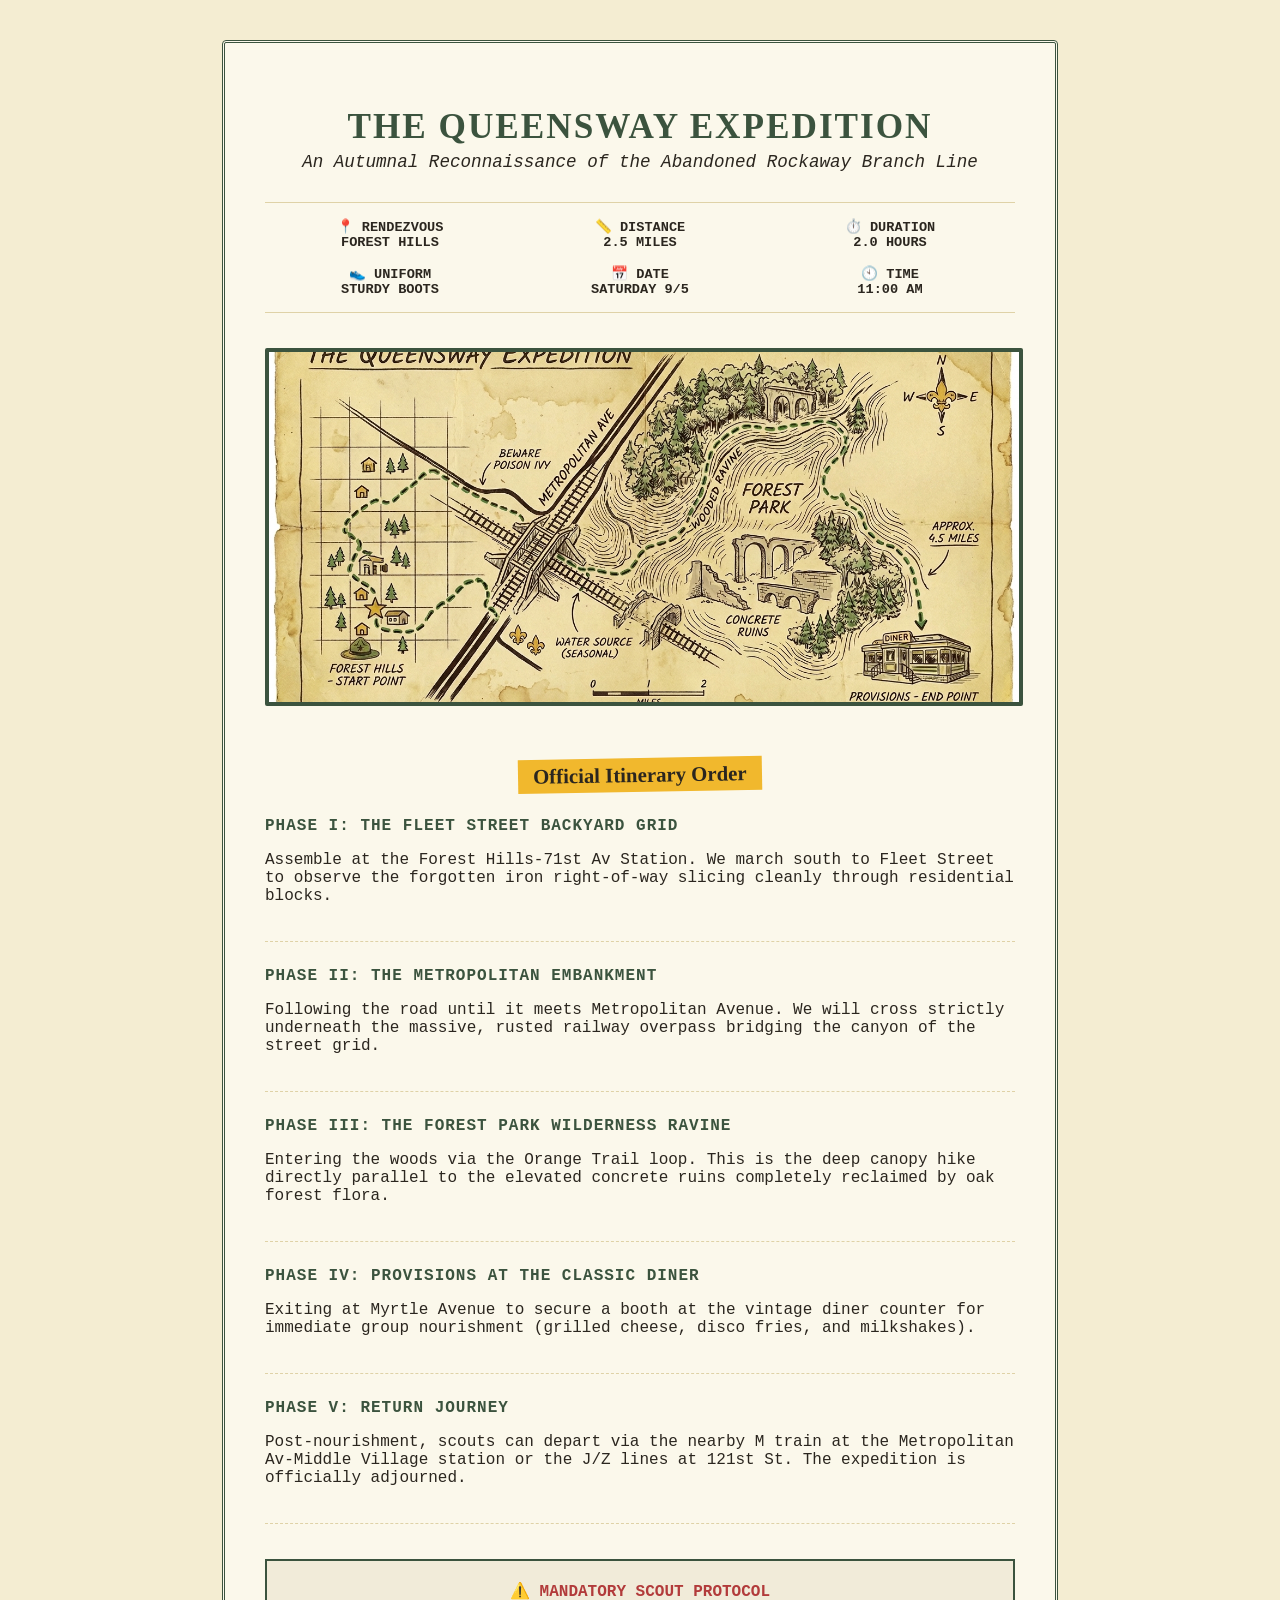
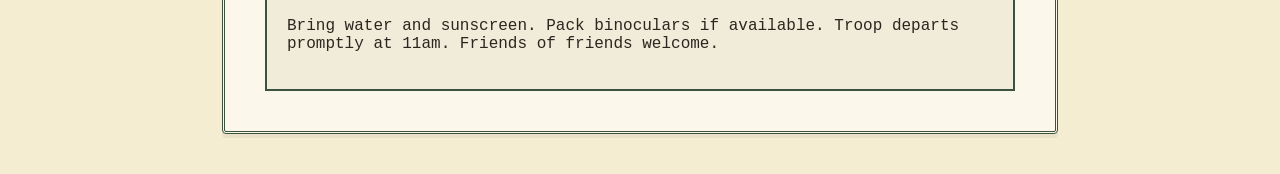
==== adventures/queensway/index.html @ 1da2a0c2 "Add Queensway adventure page" ====
<!DOCTYPE html><html lang="en" style=""><head>
    <meta charset="UTF-8">
    <meta name="viewport" content="width=device-width, initial-scale=1.0">
    <title>The QueensWay Khaki Scout Expedition</title>
    <style>
        :root {
            --bg-sand: #f4edd2;
            --scout-green: #3b533e;
            --saffron: #f1b82d;
            --khaki: #dfd2a7;
            --dark-ink: #2b261f;
        }
        body {
            font-family: "Courier New", Courier, Georgia, serif;
            background-color: var(--bg-sand);
            color: var(--dark-ink);
            margin: 0;
            padding: 40px 20px;
            display: flex;
            justify-content: center;
        }
        .dispatch-box {
            max-width: 750px;
            width: 100%;
            background: #fbf8eb;
            padding: 40px;
            border: 3px double var(--scout-green);
            border-radius: 4px;
            box-shadow: 0 4px 0px rgba(0,0,0,0.05);
            text-align: center;
        }
        h1 {
            font-family: Georgia, serif;
            font-size: 2.2em;
            text-transform: uppercase;
            letter-spacing: 2px;
            color: var(--scout-green);
            margin-bottom: 5px;
        }
        .subtitle {
            font-style: italic;
            font-size: 1.1em;
            margin-bottom: 30px;
            color: var(--dark-ink);
        }
        .badge-grid {
            display: grid;
            grid-template-columns: repeat(4, 1fr);
            border-top: 1px solid var(--khaki);
            border-bottom: 1px solid var(--khaki);
            padding: 15px 0;
            margin-bottom: 35px;
        }
        .badge {
            font-size: 0.85em;
            font-weight: bold;
            text-transform: uppercase;
        }
        .map-container {
            width: 100%;
            height: 350px;
            border: 4px solid var(--scout-green);
            background-color: var(--khaki);
            margin-bottom: 35px;
            border-radius: 2px;
        }
        h2 {
            font-family: Georgia, serif;
            background-color: var(--saffron);
            color: var(--dark-ink);
            padding: 5px 15px;
            display: inline-block;
            transform: rotate(-1deg);
            font-size: 1.3em;
            margin-bottom: 25px;
        }
        .itinerary {
            text-align: left;
            margin-bottom: 35px;
        }
        .stage {
            margin-bottom: 25px;
            padding-bottom: 20px;
            border-bottom: 1px dashed var(--khaki);
        }
        .stage-title {
            font-weight: bold;
            text-transform: uppercase;
            color: var(--scout-green);
            letter-spacing: 1px;
        }
        .protocol-box {
            background-color: #f1ebd9;
            border: 2px solid var(--scout-green);
            padding: 20px;
            text-align: left;
            margin-top: 30px;
        }
        .protocol-title {
            font-weight: bold;
            text-align: center;
            text-transform: uppercase;
            margin-bottom: 10px;
            color: #b23b3b;
        }
    </style>
</head>
<body>
<div class="dispatch-box">
    <h1 class="">The QueensWay Expedition</h1>
    <div class="subtitle">An Autumnal Reconnaissance of the Abandoned Rockaway Branch Line</div>
    <div class="badge-grid" style="grid-template-columns: repeat(3, 1fr); gap: 15px 0px;">
        <div class="badge">📍 Rendezvous<br>Forest Hills</div>
        <div class="badge">📏 Distance<br>2.5 Miles</div>
        <div class="badge">⏱️ Duration<br>2.0 Hours</div>
        <div class="badge">👟 Uniform<br>Sturdy Boots</div>
    <div class="badge">📅 DATE<br>SATURDAY 9/5</div><div class="badge">🕙 TIME<br>11:00 AM</div></div>
    <!-- Embedded Google Map centered on Forest Park Route -->
    <div class="map-container"><img src="queensway-map.png" alt="The QueensWay Expedition Field Map" style="width: 100%; height: 100%; object-fit: cover; display: block;" class=""></div>
    <h2 class="">Official Itinerary Order</h2>
    
    <div class="itinerary">
        <div class="stage">
            <div class="stage-title">Phase I: The Fleet Street Backyard Grid</div>
            <p class="">Assemble at the Forest Hills-71st Av Station. We march south to Fleet Street to observe the forgotten iron right-of-way slicing cleanly through residential blocks.</p>
        </div>
        <div class="stage">
            <div class="stage-title">Phase II: The Metropolitan Embankment</div>
            <p class="">Following the road until it meets Metropolitan Avenue. We will cross strictly underneath the massive, rusted railway overpass bridging the canyon of the street grid.</p>
        </div>
        <div class="stage">
            <div class="stage-title">Phase III: The Forest Park Wilderness Ravine</div>
            <p class="">Entering the woods via the Orange Trail loop. This is the deep canopy hike directly parallel to the elevated concrete ruins completely reclaimed by oak forest flora.</p>
        </div>
        <div class="stage">
            <div class="stage-title">Phase IV: Provisions at The Classic Diner</div>
            <p class="">Exiting at Myrtle Avenue to secure a booth at the vintage diner counter for immediate group nourishment (grilled cheese, disco fries, and milkshakes).</p>
        </div>
    <div class="stage">
    <div class="stage-title">Phase V: Return Journey</div>
    <p class="">Post-nourishment, scouts can depart via the nearby M train at the Metropolitan Av-Middle Village station or the J/Z lines at 121st St. The expedition is officially adjourned.</p>
</div></div>
    <div class="protocol-box">
        <div class="protocol-title">⚠️ Mandatory Scout Protocol</div>
        <p class="">Bring water and sunscreen. Pack binoculars if available. Troop departs promptly at 11am. Friends of friends welcome.</p>
    </div>
</div>










</body></html>
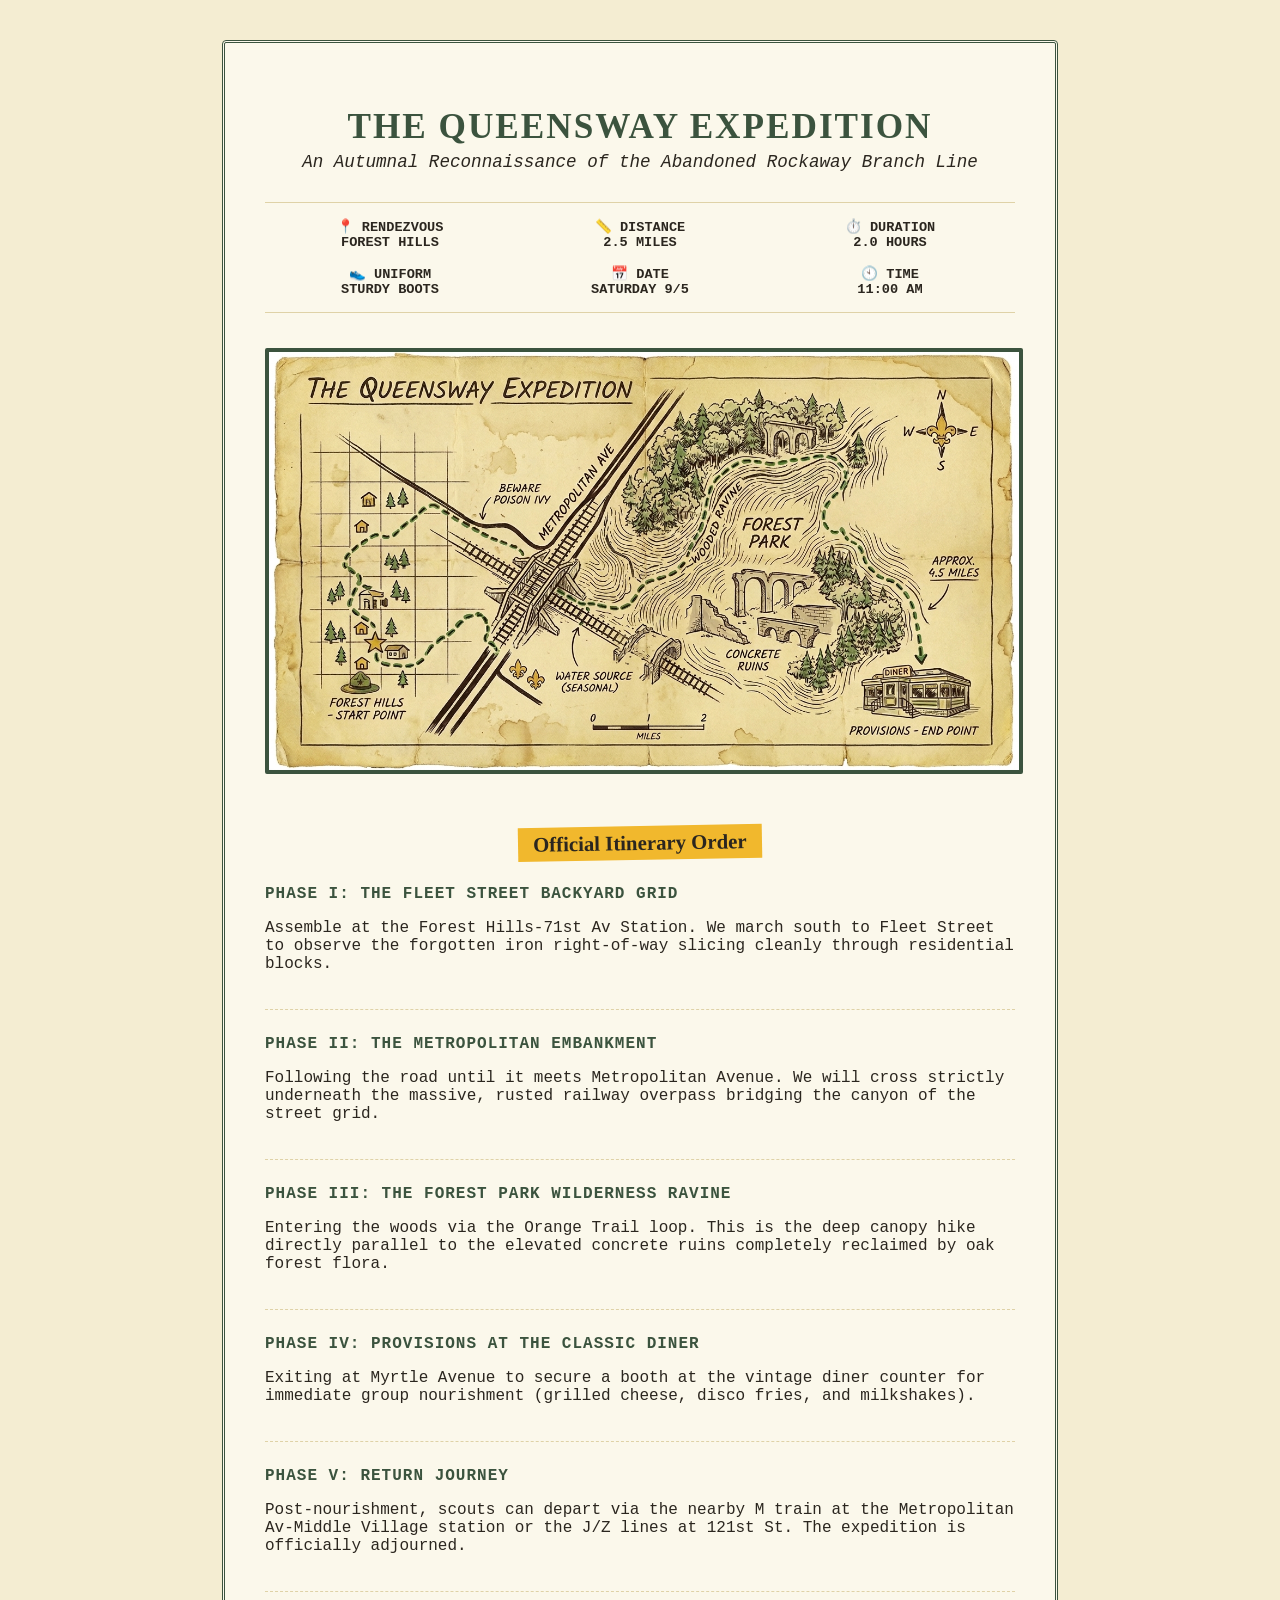
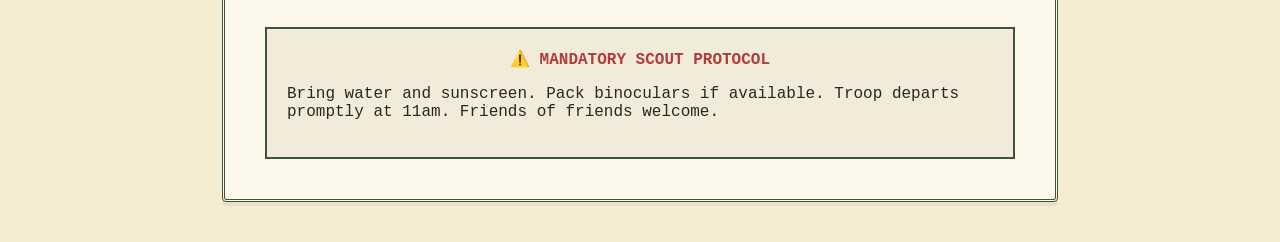
==== commit 1eff22be: "Fix cropped map image on Queensway page" ====
--- a/adventures/queensway/index.html
+++ b/adventures/queensway/index.html
@@ -58,11 +58,11 @@
         }
         .map-container {
             width: 100%;
-            height: 350px;
             border: 4px solid var(--scout-green);
             background-color: var(--khaki);
             margin-bottom: 35px;
             border-radius: 2px;
+            line-height: 0;
         }
         h2 {
             font-family: Georgia, serif;
@@ -116,7 +116,7 @@
         <div class="badge">👟 Uniform<br>Sturdy Boots</div>
     <div class="badge">📅 DATE<br>SATURDAY 9/5</div><div class="badge">🕙 TIME<br>11:00 AM</div></div>
     <!-- Embedded Google Map centered on Forest Park Route -->
-    <div class="map-container"><img src="queensway-map.png" alt="The QueensWay Expedition Field Map" style="width: 100%; height: 100%; object-fit: cover; display: block;" class=""></div>
+    <div class="map-container"><img src="queensway-map.png" alt="The QueensWay Expedition Field Map" style="width: 100%; height: auto; display: block;" class=""></div>
     <h2 class="">Official Itinerary Order</h2>
     
     <div class="itinerary">
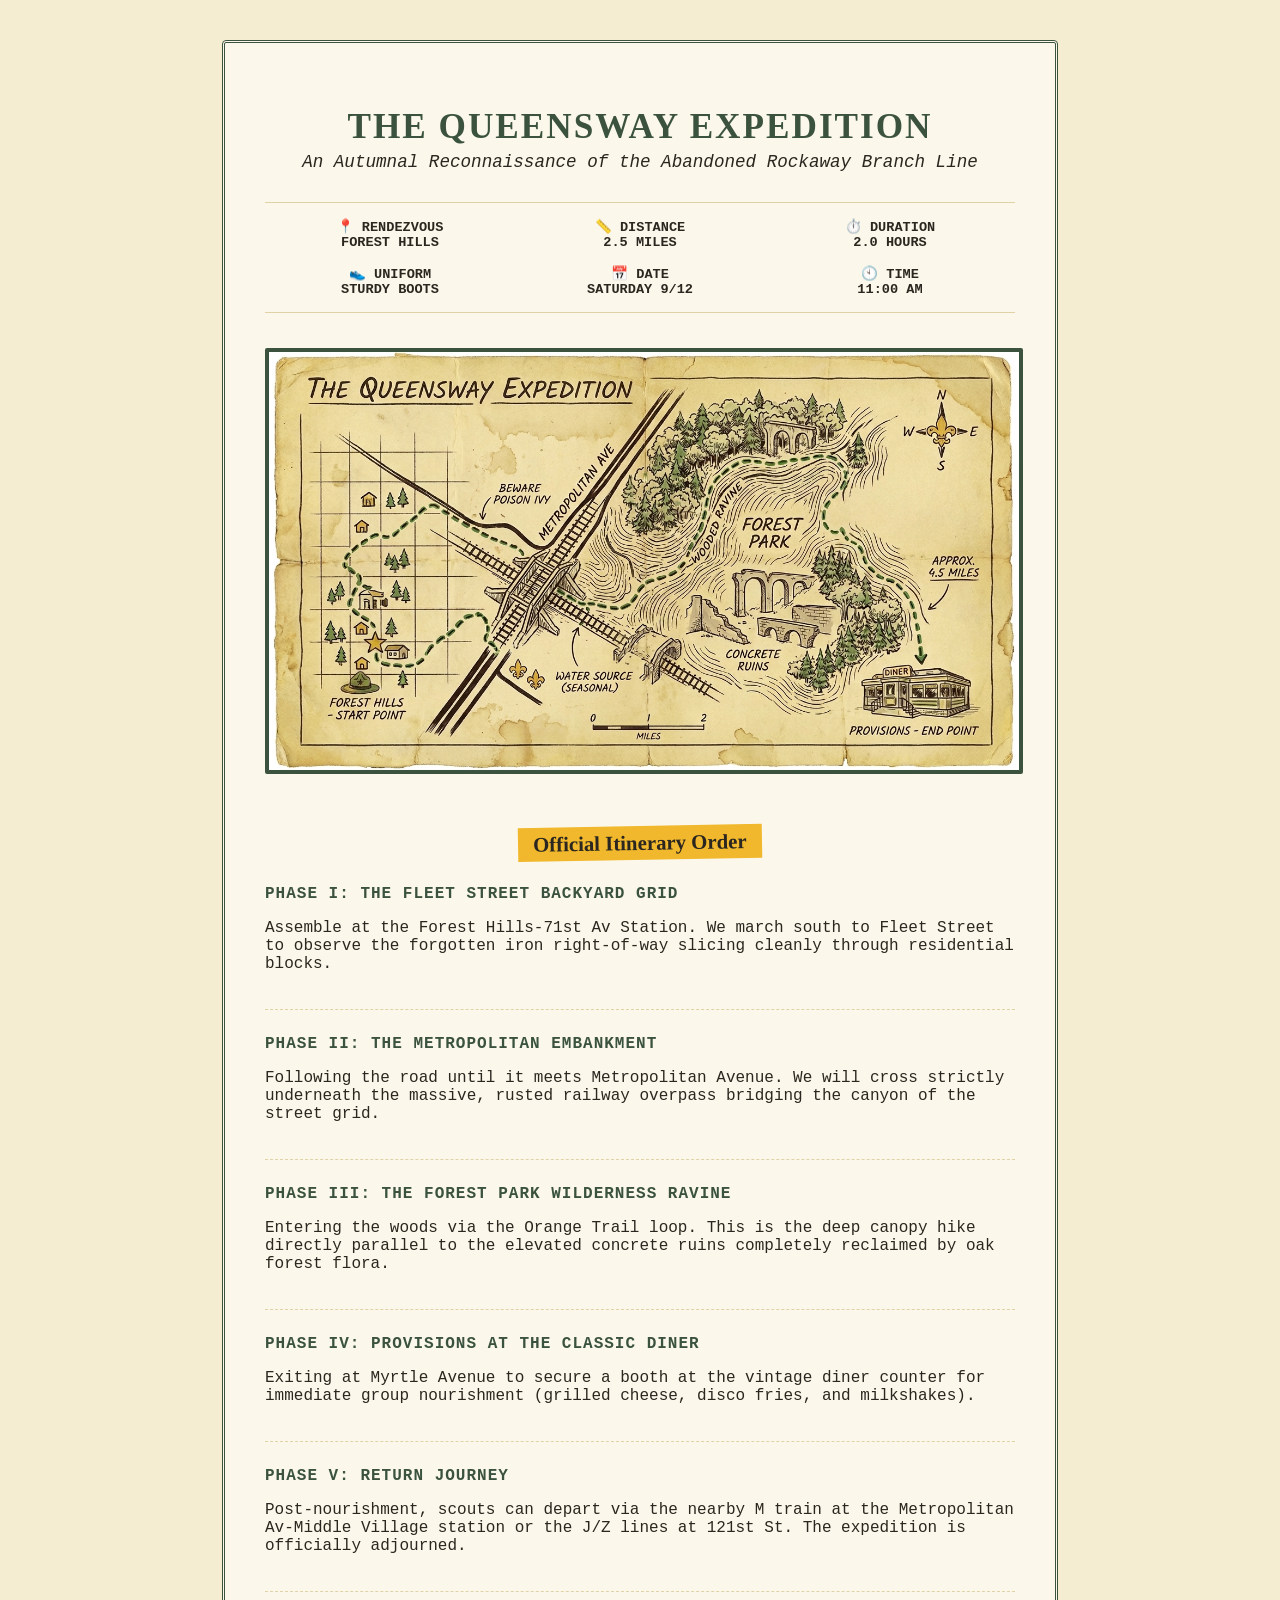
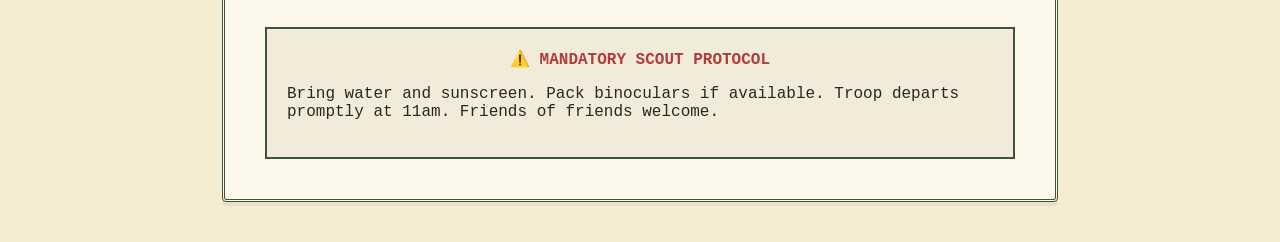
==== commit d0f03b56: "Reschedule Queensway trip to 9/12" ====
--- a/adventures/queensway/index.html
+++ b/adventures/queensway/index.html
@@ -114,7 +114,7 @@
         <div class="badge">📏 Distance<br>2.5 Miles</div>
         <div class="badge">⏱️ Duration<br>2.0 Hours</div>
         <div class="badge">👟 Uniform<br>Sturdy Boots</div>
-    <div class="badge">📅 DATE<br>SATURDAY 9/5</div><div class="badge">🕙 TIME<br>11:00 AM</div></div>
+    <div class="badge">📅 DATE<br>SATURDAY 9/12</div><div class="badge">🕙 TIME<br>11:00 AM</div></div>
     <!-- Embedded Google Map centered on Forest Park Route -->
     <div class="map-container"><img src="queensway-map.png" alt="The QueensWay Expedition Field Map" style="width: 100%; height: auto; display: block;" class=""></div>
     <h2 class="">Official Itinerary Order</h2>
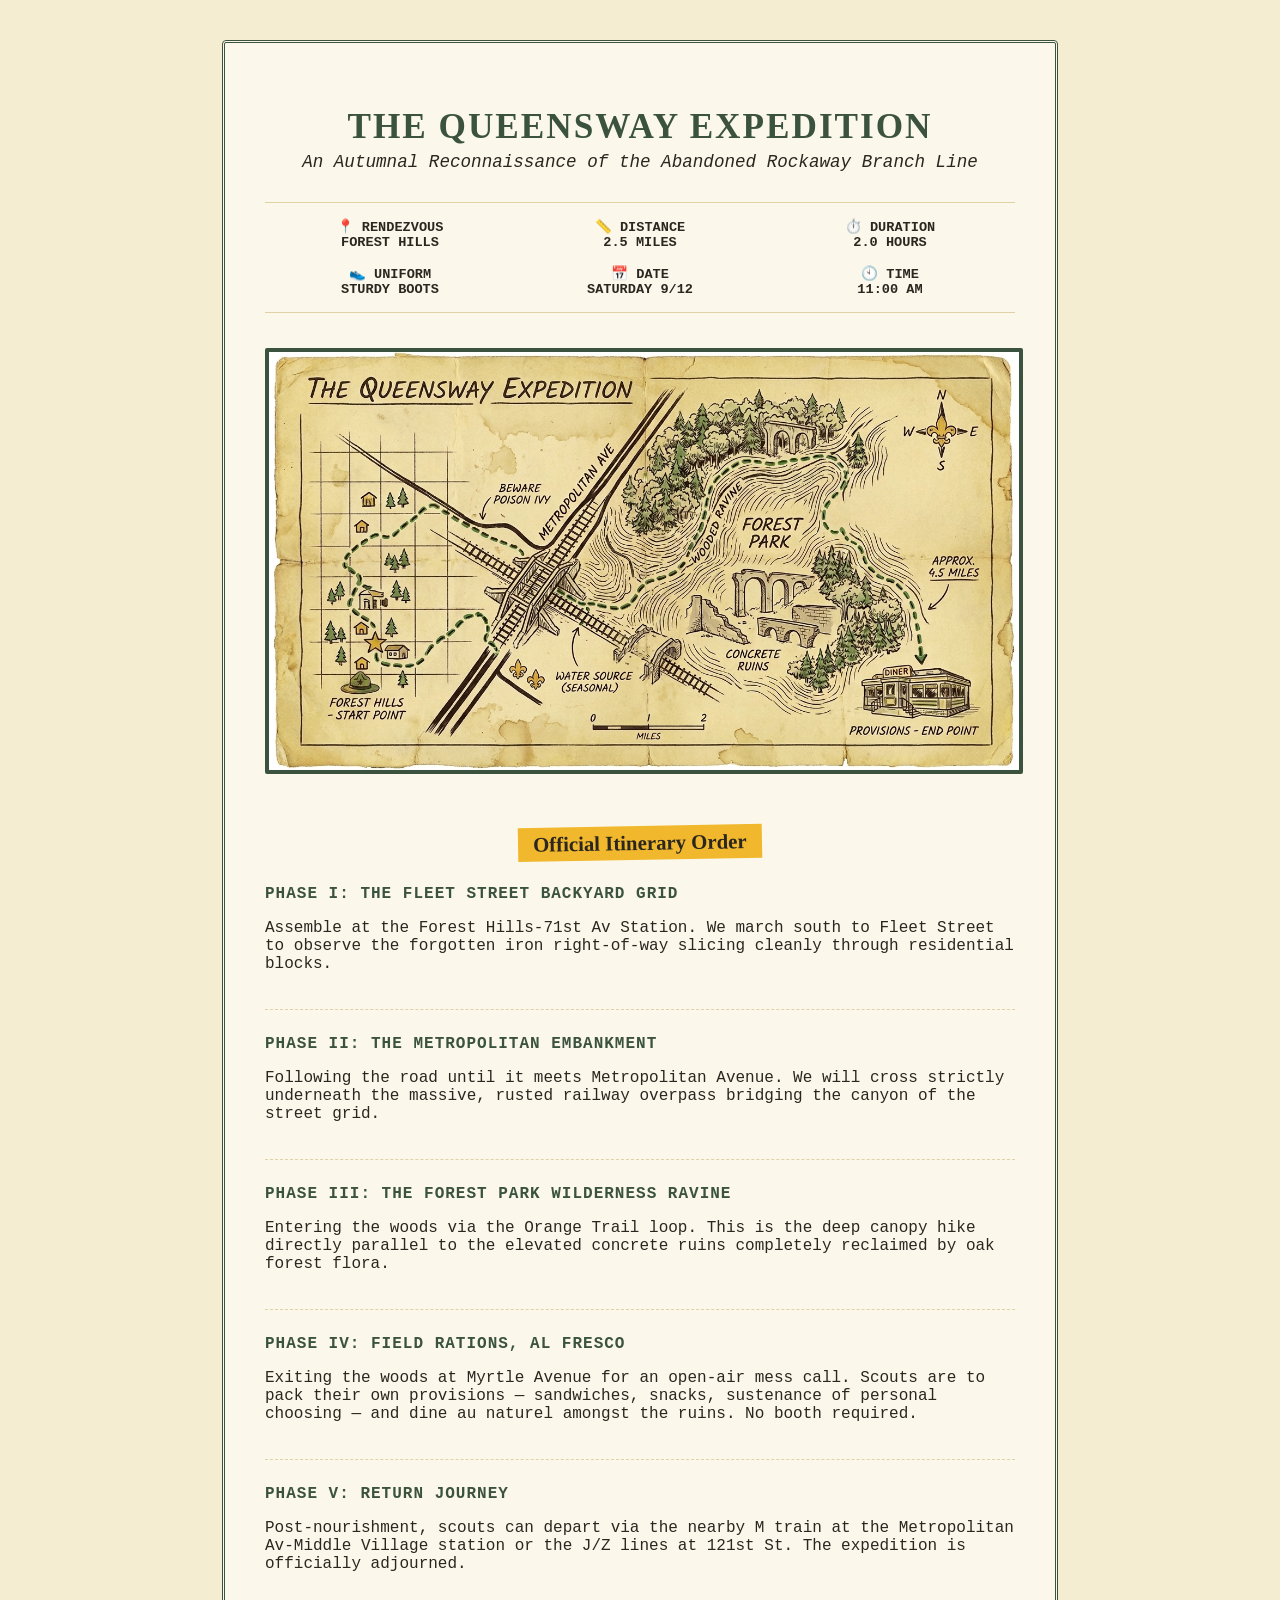
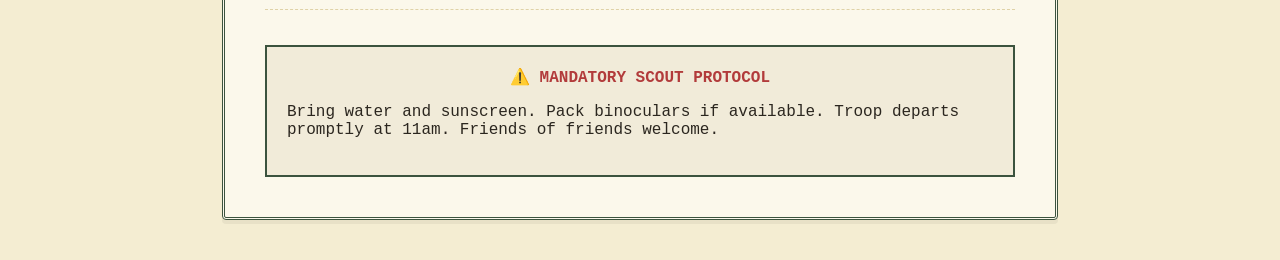
==== commit 1cf392cf: "Switch Phase IV to BYO picnic instead of diner" ====
--- a/adventures/queensway/index.html
+++ b/adventures/queensway/index.html
@@ -133,8 +133,8 @@
             <p class="">Entering the woods via the Orange Trail loop. This is the deep canopy hike directly parallel to the elevated concrete ruins completely reclaimed by oak forest flora.</p>
         </div>
         <div class="stage">
-            <div class="stage-title">Phase IV: Provisions at The Classic Diner</div>
-            <p class="">Exiting at Myrtle Avenue to secure a booth at the vintage diner counter for immediate group nourishment (grilled cheese, disco fries, and milkshakes).</p>
+            <div class="stage-title">Phase IV: Field Rations, Al Fresco</div>
+            <p class="">Exiting the woods at Myrtle Avenue for an open-air mess call. Scouts are to pack their own provisions — sandwiches, snacks, sustenance of personal choosing — and dine au naturel amongst the ruins. No booth required.</p>
         </div>
     <div class="stage">
     <div class="stage-title">Phase V: Return Journey</div>
